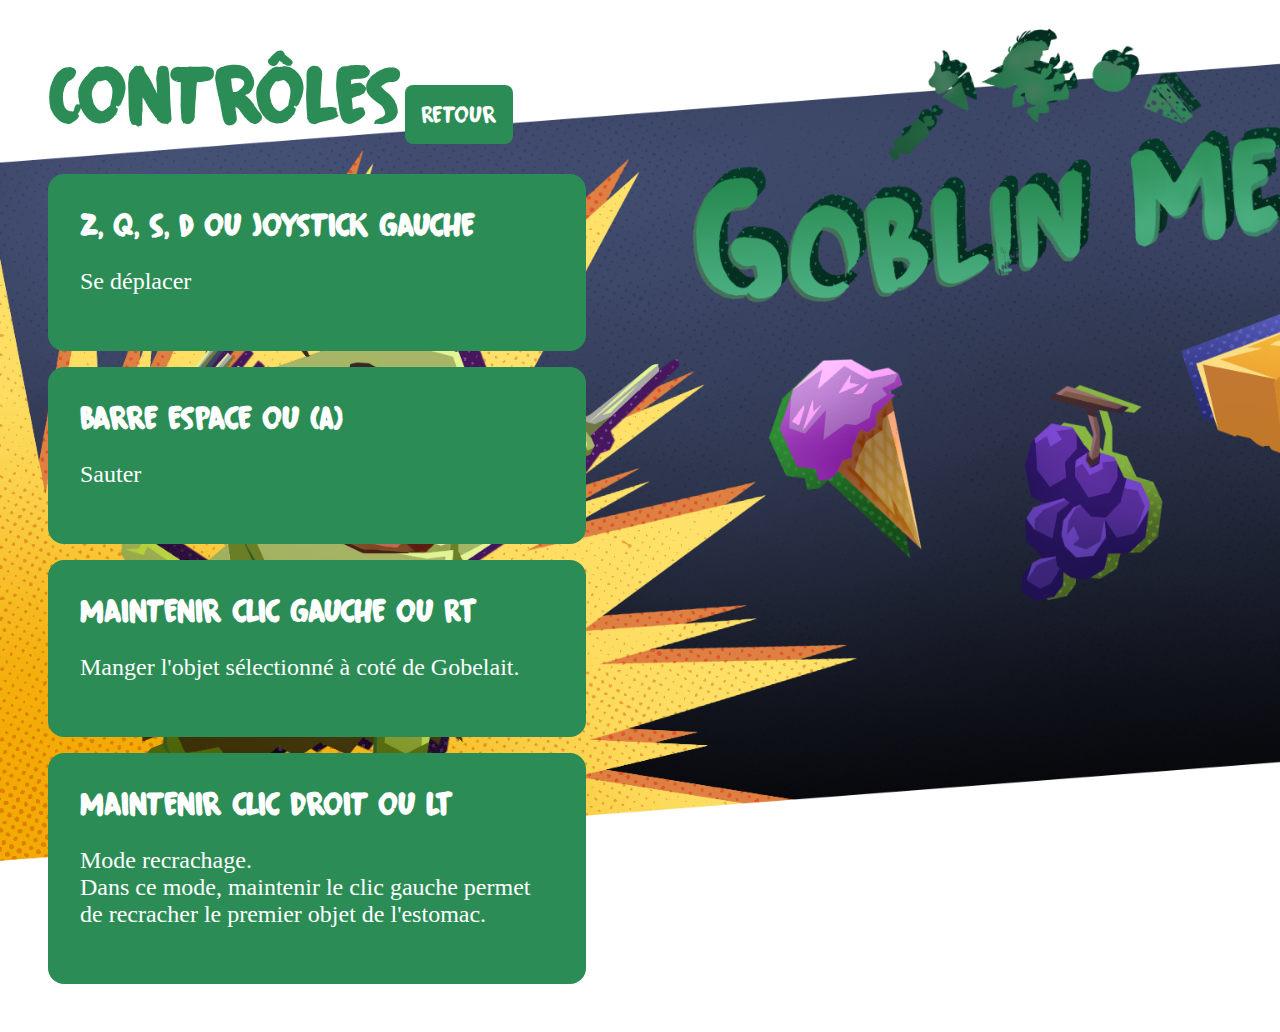
==== controles.html @ b973db29 "[ADD] First push of the wiki" ====
<!DOCTYPE HTML>
<html>

<head>
    <link rel="stylesheet" type="text/css" href="main.css" />
</head>

<body>
  <script>
  </script>
  <div class="main">
    <div class="title">
        <h2>Contrôles</h2>
        <a href="./index.html" class="back-buttons">Retour</a>
    </div>

    <div class="one-control">
        <b class="section-header">Z, Q, S, D ou Joystick gauche</b>
        <p>Se déplacer</p>
    </div>

    <div class="one-control">
        <b class="section-header">Barre espace ou (A)</b>
        <p>Sauter</p>
    </div>

    <div class="one-control">
        <b class="section-header">Maintenir clic gauche ou RT</b>
        <p>Manger l'objet sélectionné à coté de Gobelait.</p>
    </div>

    <div class="one-control">
        <b class="section-header">Maintenir clic droit ou LT</b>
        <p>Mode recrachage.<br>Dans ce mode, maintenir le clic gauche permet de recracher le premier objet de l'estomac.</p>
    </div>
</div>
</body>
</html>
---- main.css ----
@font-face {
    font-family: fingerfood;
    src: url("./Fingerfood.otf") format("opentype");
}

html {
    margin: 0;
    padding: 0;
    width: 100%;
    height: 100%;
    font-family: cursive;
    background-image: url("./background.png");
    background-size: cover;
    background-repeat: no-repeat;
}

body {
    margin: 0;
    padding: 0;
    width: 100%;
    height: 100%;
}

.main {
    width: calc(100% - 6rem);
    padding: 3rem;
}

h2 {
    color: rgb(43 141 85);
    font-size: 5rem;
    font-family: fingerfood;
}

.one-control {
    background-color: rgb(43 141 85);
    color: white;
    border-radius: 1rem;
    padding: 2rem;
    margin-top: 1rem;
    width: 40%;
}

.section-header {
    font-family: fingerfood;
    font-size: 2rem;
}

p {
    font-size: 1.5rem;
}

.container-button {
    width: 100%;
    height: 100%;
    display: flex;
    justify-content: center;
    align-items: flex-end;
}

.main-buttons {
    height: 7rem;
    width: 30rem;
    margin: 2rem;
    margin-bottom: 5rem;
    padding: 2rem;
    background-color: rgb(43 141 85);
    color: white;
    border: solid rgba(255, 217, 0, 0) 10px;
    border-radius: 1rem;
    font-size: 3.5rem;
    font-family: fingerfood;
    cursor: pointer;
    justify-content: center;
    align-items: center;
    display: flex;
    text-decoration: none;
}

.main-buttons:hover {
    background-color: rgb(61, 112, 64);
    border: solid gold;
    color: gold;
    font-size: 4.5rem;
    transition: 0.3s;
}

.back-buttons {
    height: 4rem;
    width: 12rem;
    padding: 0.8rem;
    background-color: rgb(43 141 85);
    color: white;
    border: solid rgba(255, 217, 0, 0) 3px;
    border-radius: 0.5rem;
    font-size: 1.5rem;
    font-family: fingerfood;
    cursor: pointer;
    justify-content: center;
    align-items: center;
    display: flex;
    text-decoration: none;
    display:inline
}

.back-buttons:hover {
    background-color: rgb(61, 112, 64);
    border: solid gold;
    color: gold;
    font-size: 2rem;
    transition: 0.3s;
}

h2 {
    display:inline;
}

.title {
    margin-bottom: 2rem;
}
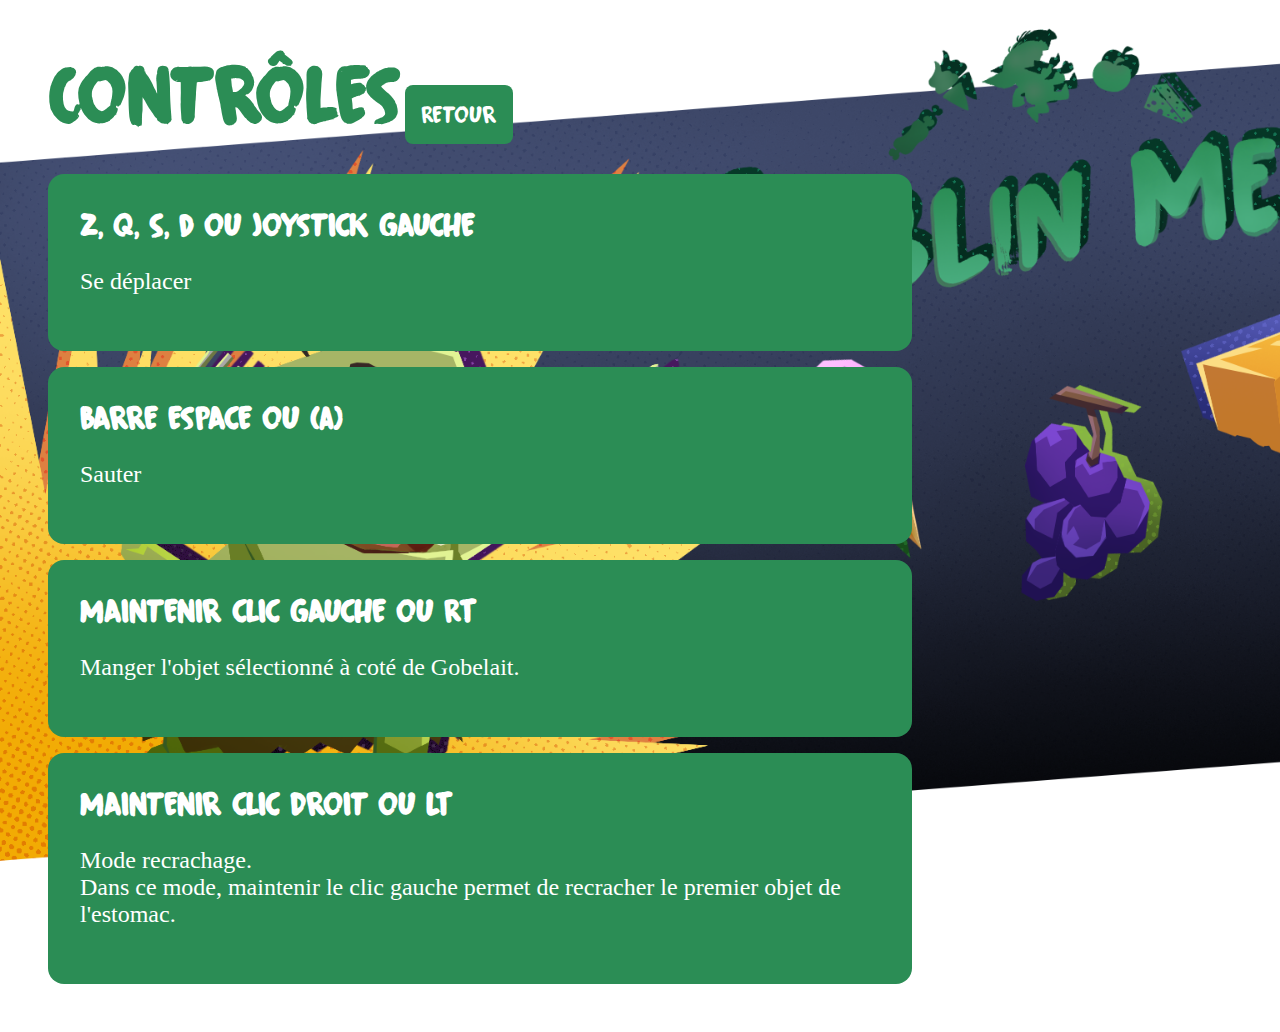
==== commit fe20dc5d: "[ADD] misc UI improvements and finished solutions pages" ====
--- a/controles.html
+++ b/controles.html
@@ -3,6 +3,8 @@
 
 <head>
     <link rel="stylesheet" type="text/css" href="main.css" />
+    <title>GoblinMeal Wiki !</title>
+    <link rel="icon" type="image/x-icon" href="game_icon.ico">
 </head>
 
 <body>
--- a/main.css
+++ b/main.css
@@ -39,6 +39,7 @@
     padding: 2rem;
     margin-top: 1rem;
     width: 40%;
+    min-width: 50rem;
 }
 
 .section-header {
@@ -54,8 +55,9 @@
     width: 100%;
     height: 100%;
     display: flex;
+    flex-direction: column;
     justify-content: center;
-    align-items: flex-end;
+    align-items: flex-start;
 }
 
 .main-buttons {
